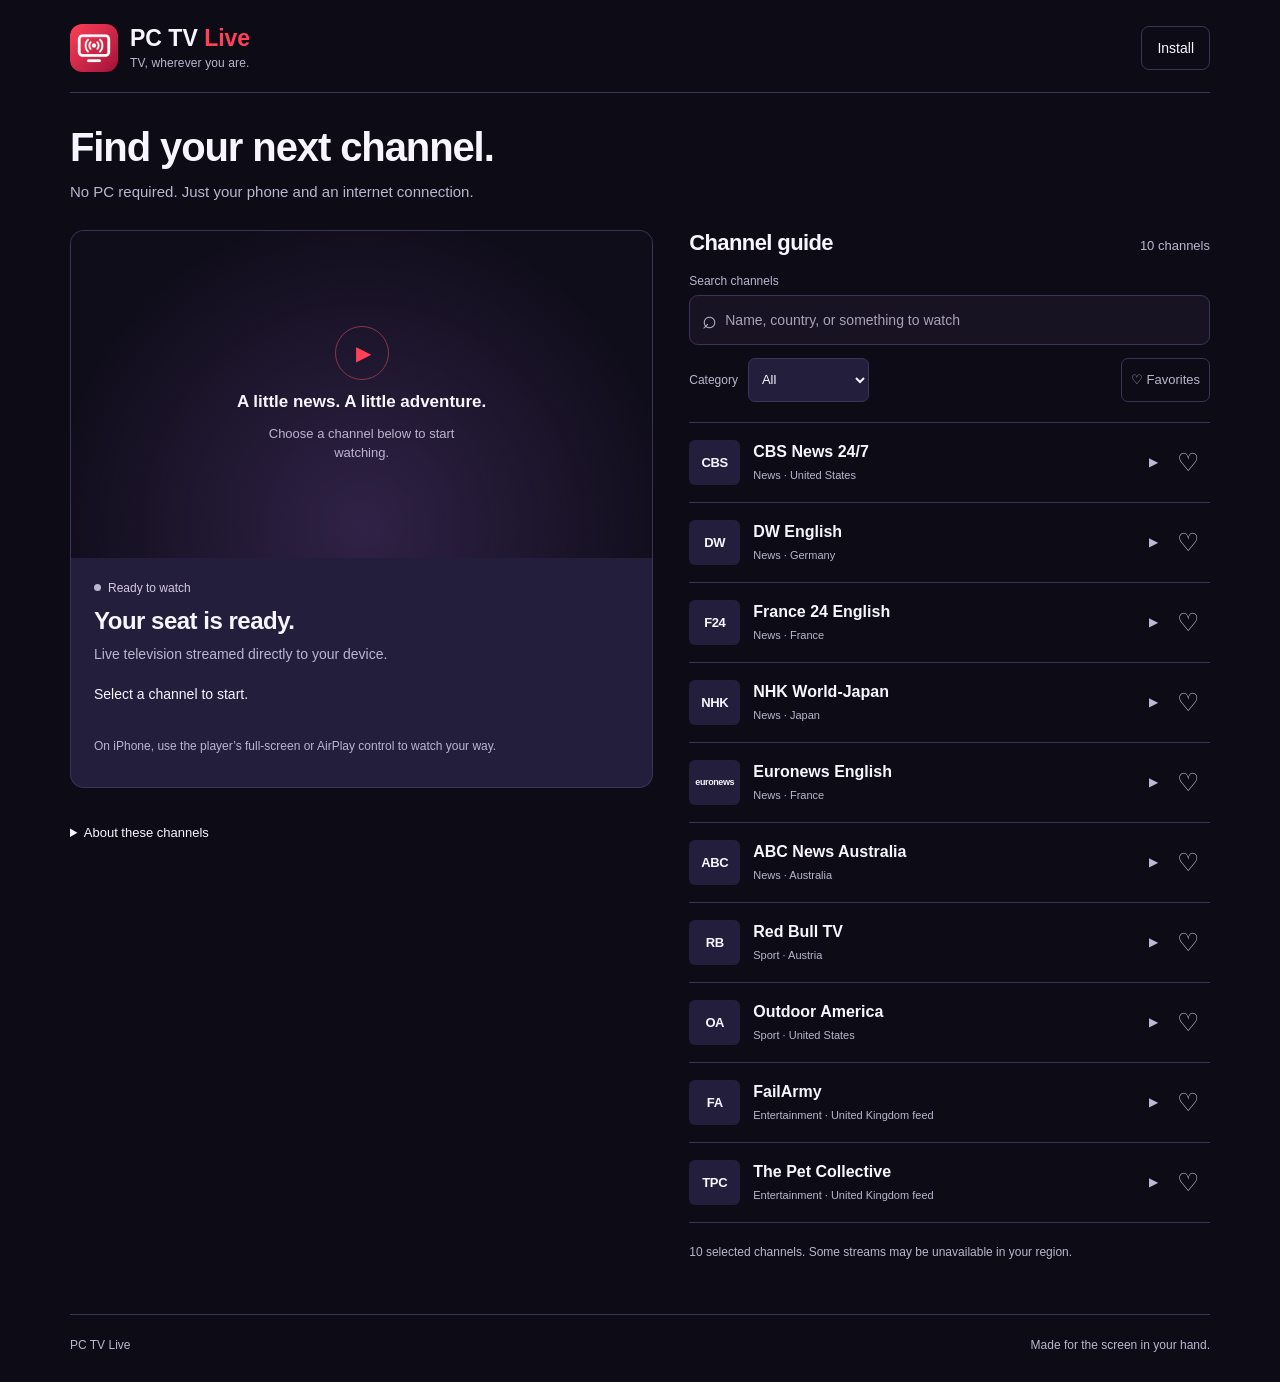
==== live/index.html @ 73b82f4e "Add standalone Live and Remote Android betas and Live web app" ====
<!doctype html>
<html lang="en">
<head>
  <meta charset="utf-8">
  <meta name="viewport" content="width=device-width, initial-scale=1, viewport-fit=cover">
  <meta name="theme-color" content="#0d0b16">
  <meta name="description" content="Watch a selection of public live TV channels on your phone. No PC required.">
  <meta name="apple-mobile-web-app-capable" content="yes">
  <meta name="apple-mobile-web-app-status-bar-style" content="black-translucent">
  <meta name="apple-mobile-web-app-title" content="PC TV Live">
  <meta name="referrer" content="no-referrer">
  <title>PC TV Live — watch on your phone</title>
  <link rel="icon" href="./icon-144.png" type="image/png">
  <link rel="apple-touch-icon" href="./icon-192.png">
  <link rel="manifest" href="./manifest.webmanifest">
  <link rel="stylesheet" href="./styles.css">
  <script src="./vendor/hls-1.7.3.min.js" defer></script>
  <script type="module" src="./app.mjs"></script>
</head>
<body>
  <a class="skip" href="#channels">Skip to channels</a>
  <header class="masthead">
    <a class="brand" href="./" aria-label="PC TV Live home"><img src="./icon-144.png" alt="" width="48" height="48"><span>PC TV <strong>Live</strong><small>TV, wherever you are.</small></span></a>
    <button id="install" class="quiet" type="button">Install</button>
  </header>
  <main>
    <div class="intro"><h1>Find your next channel.</h1><p>No PC required. Just your phone and an internet connection.</p></div>
    <div class="layout">
      <section class="watch" aria-labelledby="now-title">
        <div class="screen" id="screen">
          <video id="video" controls playsinline preload="none" x-webkit-airplay="allow" aria-label="Live TV player"></video>
          <div id="welcome" class="welcome"><span class="play-mark" aria-hidden="true">▶</span><strong>A little news. A little adventure.</strong><span>Choose a channel below to start watching.</span></div>
        </div>
        <div class="now"><div class="signal"><span id="state-dot" class="dot"></span><span id="state-label">Ready to watch</span></div><h2 id="now-title">Your seat is ready.</h2><p id="now-description">Live television streamed directly to your device.</p>
          <p id="status" role="status" aria-live="polite">Select a channel to start.</p>
          <div class="player-actions"><button id="retry" class="primary" type="button" hidden>Try again</button><button id="stop" class="quiet" type="button" hidden>Stop</button><button id="airplay" class="quiet" type="button" hidden>AirPlay</button><a id="source-link" class="quiet link" target="_blank" rel="noopener noreferrer" hidden>Broadcaster website</a></div>
          <p class="player-tip" id="player-tip">On iPhone, use the player’s full-screen or AirPlay control to watch your way.</p>
        </div>
        <details class="about"><summary>About these channels</summary><p>This is a small, curated selection of public streams, separate from the desktop app. No sign-in, PC, or home server is required.</p><p>Streams come from broadcasters and their distribution platforms. Availability varies by country, connection and device. Channels may include ads or stop broadcasting. This app cannot unlock restricted channels.</p><p>Search and favorites work offline after installation; live video always needs internet. There is no recording, desktop library, program schedule, Roku remote, or Chromecast sender here.</p><p>Channel metadata: <a href="https://iptv-org.github.io/" target="_blank" rel="noopener noreferrer">iptv-org</a>. Playback: <a href="https://github.com/video-dev/hls.js" target="_blank" rel="noopener noreferrer">hls.js</a> (<a href="./vendor/hls-LICENSE.txt">Apache 2.0</a>). Stream rights remain with their owners.</p></details>
      </section>
      <section class="guide" id="channels" aria-labelledby="guide-title">
        <div class="guide-heading"><h2 id="guide-title">Channel guide</h2><span id="count"></span></div>
        <label class="search-label" for="search">Search channels</label><div class="search"><span aria-hidden="true">⌕</span><input type="search" id="search" placeholder="Name, country, or something to watch" autocomplete="off"><button id="clear" type="button" aria-label="Clear search" hidden>×</button></div>
        <div class="filters" aria-label="Filter channels"><label for="category">Category</label><select id="category"><option>All</option><option>News</option><option>Sport</option><option>Entertainment</option></select><button id="favorites" type="button" aria-pressed="false">♡ Favorites</button></div>
        <p id="storage-status" class="notice" role="status" hidden></p>
        <div id="channel-list" class="channel-list"></div>
        <div id="empty" class="empty" hidden><h3>No channels match.</h3><p id="empty-message">Try a different search or category.</p><button id="reset" class="quiet" type="button">Show all channels</button></div>
        <p class="catalog-note">10 selected channels. Some streams may be unavailable in your region.</p>
      </section>
    </div>
  </main>
  <footer>PC TV Live <span>Made for the screen in your hand.</span></footer>
  <dialog id="install-dialog" aria-labelledby="install-title"><form method="dialog"><button class="dialog-close" aria-label="Close install instructions">×</button></form><img src="./icon-144.png" width="64" height="64" alt=""><h2 id="install-title">Keep Live on your home screen.</h2><p>On iPhone, open this page in <strong>Safari</strong>, tap <strong>Share</strong>, then <strong>Add to Home Screen</strong> and <strong>Add</strong>. You may need to scroll down the Share menu.</p><p>On Android, use your browser’s <strong>Install app</strong> or <strong>Add to Home screen</strong> menu. Installation needs this site to be served over HTTPS.</p><p class="muted">No PC needed to watch. Video still requires internet.</p></dialog>
  <noscript><p class="notice">Enable JavaScript to browse channels and play live TV.</p></noscript>
</body>
</html>
---- live/styles.css ----
:root{color-scheme:dark;--base:#0d0b16;--panel:#241e3d;--accent:#ff4057;--ink:#f8f5ff;--muted:#bcb5ce;--line:#3c3356;font-family:"Trebuchet MS","Avenir Next",Avenir,Arial,sans-serif;color:var(--ink);background:var(--base);font-synthesis:none}
*{box-sizing:border-box}body{margin:0;padding:env(safe-area-inset-top) max(20px,env(safe-area-inset-right)) env(safe-area-inset-bottom) max(20px,env(safe-area-inset-left))}button,input,select{font:inherit}button,a,input,select,summary{-webkit-tap-highlight-color:transparent}button,a{touch-action:manipulation}button{cursor:pointer}a{color:inherit}button:focus-visible,a:focus-visible,input:focus-visible,select:focus-visible,summary:focus-visible{outline:3px solid #f9b0bb;outline-offset:4px}button{min-height:44px}button:disabled{opacity:.5;cursor:default}[hidden]{display:none!important}.skip{position:absolute;top:-100px;left:20px;z-index:10;padding:12px;background:var(--ink);color:var(--base)}.skip:focus{top:8px}.masthead,main,footer{max-width:1140px;margin-inline:auto}.masthead{display:flex;align-items:center;justify-content:space-between;gap:16px;padding:24px 0 20px;border-bottom:1px solid var(--line)}.brand{display:flex;align-items:center;gap:12px;text-decoration:none;font-size:23px;line-height:1.15;font-weight:700}.brand img{border-radius:12px}.brand strong{color:var(--accent)}.brand small{display:block;font-size:12px;font-weight:400;letter-spacing:.01em;margin-top:6px;color:var(--muted)}.quiet{border:1px solid var(--line);background:transparent;color:var(--ink);padding:10px 15px;border-radius:8px;font-size:14px}.quiet:hover{background:#332b49}.intro{padding:32px 0 26px}.intro h1{font-size:clamp(27px,4vw,40px);letter-spacing:-1.1px;margin:0 0 10px;line-height:1.12}.intro p{font-size:15px;color:var(--muted);margin:0;line-height:1.6;max-width:60ch}.layout{display:grid;grid-template-columns:minmax(0,1.12fr) minmax(0,1fr);gap:36px;align-items:start}.watch,.guide{min-width:0}.screen{position:relative;background:#050408;aspect-ratio:16/9;border-radius:14px 14px 0 0;overflow:hidden;border:1px solid var(--line);border-bottom:0}video{display:block;width:100%;height:100%;background:#050408;object-fit:contain}.welcome{position:absolute;inset:0;display:flex;flex-direction:column;align-items:center;justify-content:center;text-align:center;gap:12px;padding:20px;background:radial-gradient(ellipse at 50% 90%,#302247,transparent 75%),#100d1b;pointer-events:none}.welcome .play-mark{color:var(--accent);border:1px solid #8b354a;border-radius:50%;width:54px;height:54px;display:grid;place-items:center;font-size:20px;padding-left:4px}.welcome strong{font-size:17px}.welcome>span:last-child{font-size:13px;color:var(--muted);max-width:30ch;line-height:1.5}.now{background:var(--panel);padding:23px;border-radius:0 0 14px 14px;border:1px solid var(--line);border-top:0}.signal{display:flex;gap:7px;align-items:center;color:#d3cbe0;font-size:12px}.dot{height:7px;width:7px;border-radius:50%;background:#bcb5ce}.dot[data-state="playing"]{background:var(--accent);box-shadow:0 0 0 4px #ff40571c}.dot[data-state="error"],.dot[data-state="offline"]{background:#ffca75}.now h2{font-size:24px;letter-spacing:-.5px;margin:12px 0 8px}.now>p{color:var(--muted);font-size:14px;line-height:1.6;margin:8px 0}.now #status{color:var(--ink);padding-top:10px}.now .player-tip{font-size:12px;margin-top:17px}.player-actions{display:flex;flex-wrap:wrap;gap:8px;margin-top:14px}.link{display:inline-flex;align-items:center;text-decoration:none}.primary{background:var(--accent);color:#17070b;border:0;font-weight:700;padding:10px 16px;border-radius:8px}.about{font-size:13px;color:var(--muted);margin:22px 0;line-height:1.7}.about summary{color:var(--ink);cursor:pointer;min-height:44px;padding-block:12px}.about p{max-width:65ch}.guide-heading{display:flex;align-items:baseline;justify-content:space-between;gap:12px}.guide h2{font-size:22px;letter-spacing:-.6px;margin:0 0 18px}.guide-heading>span{color:var(--muted);font-size:13px;white-space:nowrap}.search-label{display:block;font-size:12px;color:var(--muted);margin-bottom:7px}.search{display:flex;align-items:center;background:#181322;border:1px solid var(--line);border-radius:9px;gap:8px;padding-left:12px}.search>span{color:var(--muted);font-size:25px}.search input{background:none;border:0;min-width:0;width:100%;height:48px;color:var(--ink);padding:0 8px 0 0;font-size:14px;outline-offset:0}.search input::placeholder{color:#aaa1bc}.search button{background:none;border:0;color:var(--muted);font-size:24px;width:44px;flex-shrink:0}.filters{display:flex;align-items:center;gap:10px;margin:13px 0 20px}.filters>label{font-size:12px;color:var(--muted)}.filters select{background:var(--panel);border:1px solid var(--line);border-radius:7px;color:var(--ink);padding:9px;min-height:44px;min-width:0;max-width:150px;font-size:13px}.filters button{margin-left:auto;white-space:nowrap;color:var(--muted);border:1px solid var(--line);border-radius:7px;background:transparent;padding:9px;font-size:13px}.filters button[aria-pressed="true"]{color:#ff9ca9;border-color:var(--accent);background:#ff40570d}.channel-list{border-top:1px solid var(--line)}.channel-row{display:flex;align-items:stretch;border-bottom:1px solid var(--line);min-width:0;position:relative}.channel-row.selected{background:#241c34;border-left:3px solid var(--accent)}.channel-play{display:flex;align-items:center;min-width:0;gap:13px;background:transparent;color:var(--ink);border:0;text-align:left;padding:17px 8px 17px 0;flex:1}.selected .channel-play{padding-left:8px}.channel-play:hover .channel-title{color:#ffb1bc}.channel-logo{width:51px;height:45px;flex-shrink:0;border-radius:6px;display:grid;place-items:center;background:var(--panel);font-weight:700;font-size:13px;letter-spacing:-.4px}.channel-logo.long{font-size:9px}.channel-copy{min-width:0;flex:1}.channel-title{display:block;font-size:16px;line-height:1.35;overflow-wrap:anywhere}.channel-meta{display:block;margin-top:5px;font-size:11px;color:var(--muted);line-height:1.4}.channel-arrow{font-size:12px;color:#c3b6d6}.favorite{flex-shrink:0;width:44px;align-self:center;background:none;border:0;font-size:25px;color:var(--muted)}.favorite[aria-pressed="true"]{color:var(--accent)}.empty{padding:28px 0;text-align:center;color:var(--muted);font-size:14px}.empty h3{color:var(--ink)}.catalog-note{font-size:12px;color:var(--muted);line-height:1.6;margin-top:20px}.notice{padding:12px;background:#392a20;color:#ffdcaa;border-radius:6px;font-size:13px;line-height:1.5}footer{border-top:1px solid var(--line);margin-top:40px;padding:23px 0 30px;color:var(--muted);font-size:12px;display:flex;justify-content:space-between;gap:15px}dialog{background:var(--panel);color:var(--ink);border:1px solid #675780;border-radius:16px;padding:28px;max-width:min(440px,calc(100% - 32px));max-height:85dvh;overflow:auto;line-height:1.65}dialog::backdrop{background:#05030bd9}dialog h2{font-size:25px;line-height:1.2;letter-spacing:-.5px}dialog p{font-size:14px}dialog img{border-radius:14px}.dialog-close{float:right;background:transparent;border:0;color:var(--ink);font-size:28px;min-width:44px}.muted{color:var(--muted)}
@media(max-width:760px){body{padding-inline:max(16px,env(safe-area-inset-left)) max(16px,env(safe-area-inset-right))}.masthead{padding:18px 0}.brand{font-size:21px}.intro{padding:25px 0 22px}.intro h1{font-size:29px;max-width:16ch}.intro p{font-size:14px;max-width:36ch}.layout{display:flex;flex-direction:column;gap:25px}.watch,.guide{width:100%}.now{padding:18px}.now h2{font-size:22px}.about{margin-bottom:0}.welcome{gap:8px}.welcome strong{font-size:14px}.welcome .play-mark{width:44px;height:44px;font-size:17px}.filters{gap:8px}.filters>label{position:absolute;width:1px;height:1px;overflow:hidden;clip-path:inset(50%)}.filters select{flex:1;max-width:none}.filters button{margin:0}.guide h2{font-size:23px}footer{font-size:11px}footer span{max-width:18ch;text-align:right}}
.watch.native .now{border-top:1px solid var(--line);border-radius:14px}
@media(prefers-reduced-motion:no-preference){button,a{transition:background-color .15s,color .15s}}
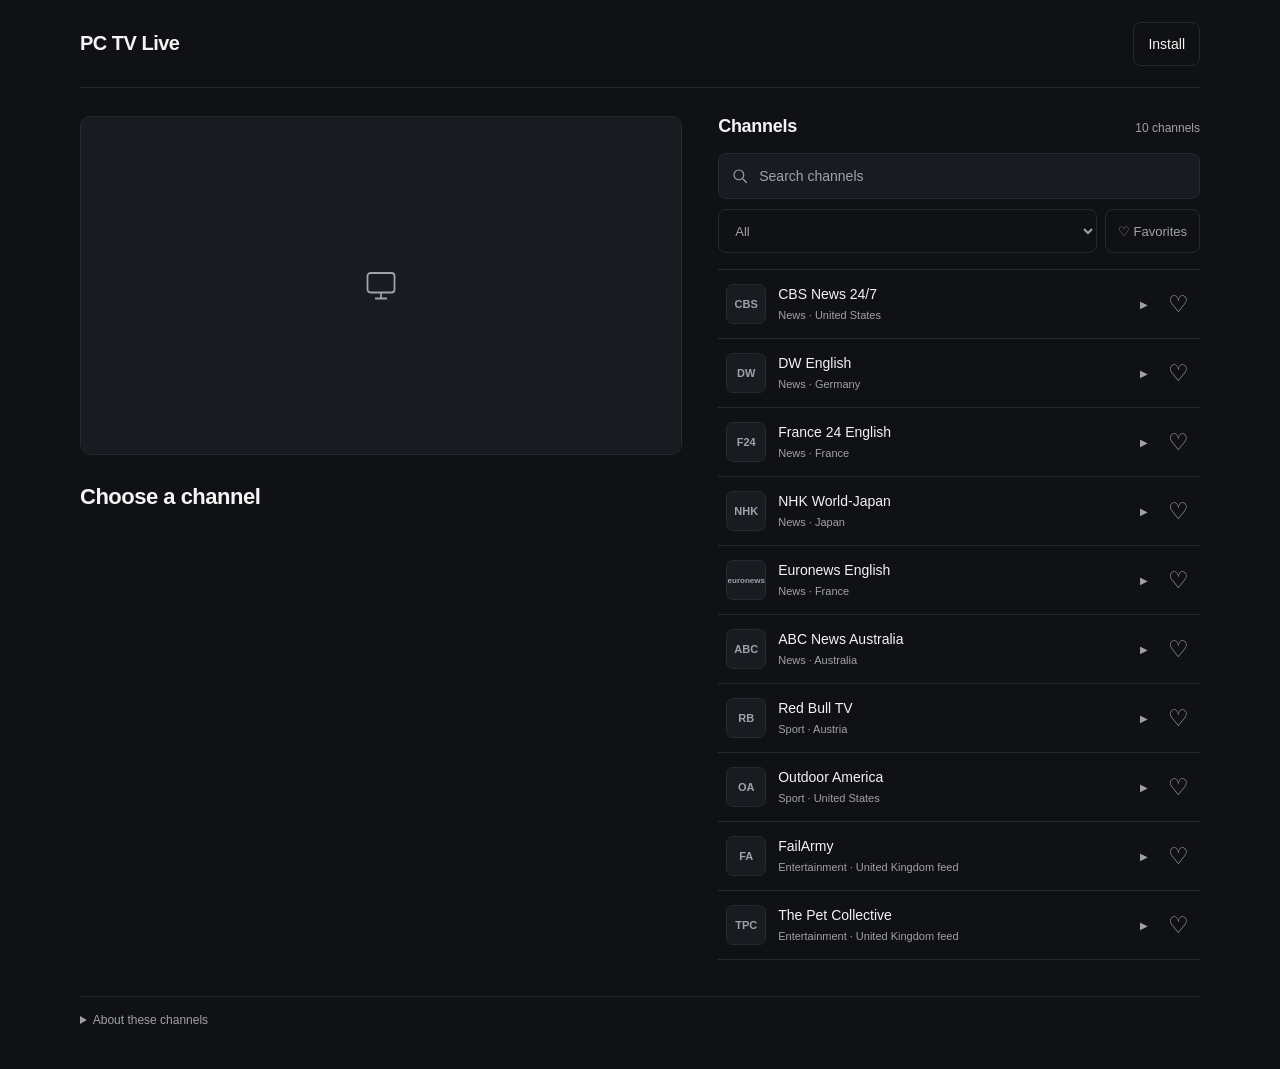
==== commit 003a36ce: "Simplify mobile apps and download navigation" ====
--- a/live/index.html
+++ b/live/index.html
@@ -3,13 +3,13 @@
 <head>
   <meta charset="utf-8">
   <meta name="viewport" content="width=device-width, initial-scale=1, viewport-fit=cover">
-  <meta name="theme-color" content="#0d0b16">
+  <meta name="theme-color" content="#101114">
   <meta name="description" content="Watch a selection of public live TV channels on your phone. No PC required.">
   <meta name="apple-mobile-web-app-capable" content="yes">
   <meta name="apple-mobile-web-app-status-bar-style" content="black-translucent">
   <meta name="apple-mobile-web-app-title" content="PC TV Live">
   <meta name="referrer" content="no-referrer">
-  <title>PC TV Live — watch on your phone</title>
+  <title>PC TV Live</title>
   <link rel="icon" href="./icon-144.png" type="image/png">
   <link rel="apple-touch-icon" href="./icon-192.png">
   <link rel="manifest" href="./manifest.webmanifest">
@@ -20,37 +20,34 @@
 <body>
   <a class="skip" href="#channels">Skip to channels</a>
   <header class="masthead">
-    <a class="brand" href="./" aria-label="PC TV Live home"><img src="./icon-144.png" alt="" width="48" height="48"><span>PC TV <strong>Live</strong><small>TV, wherever you are.</small></span></a>
+    <a class="brand" href="./" aria-label="PC TV Live home"><h1>PC TV Live</h1></a>
     <button id="install" class="quiet" type="button">Install</button>
   </header>
   <main>
-    <div class="intro"><h1>Find your next channel.</h1><p>No PC required. Just your phone and an internet connection.</p></div>
     <div class="layout">
       <section class="watch" aria-labelledby="now-title">
         <div class="screen" id="screen">
           <video id="video" controls playsinline preload="none" x-webkit-airplay="allow" aria-label="Live TV player"></video>
-          <div id="welcome" class="welcome"><span class="play-mark" aria-hidden="true">▶</span><strong>A little news. A little adventure.</strong><span>Choose a channel below to start watching.</span></div>
+          <div id="welcome" class="welcome" aria-hidden="true"><svg width="36" height="36" viewBox="0 0 24 24" fill="none" stroke="currentColor" stroke-width="1.2"><rect x="3" y="4" width="18" height="13" rx="2"/><path d="M8 21h8m-4-4v4"/></svg></div>
         </div>
-        <div class="now"><div class="signal"><span id="state-dot" class="dot"></span><span id="state-label">Ready to watch</span></div><h2 id="now-title">Your seat is ready.</h2><p id="now-description">Live television streamed directly to your device.</p>
-          <p id="status" role="status" aria-live="polite">Select a channel to start.</p>
+        <div class="now"><div class="signal" hidden><span id="state-dot" class="dot"></span><span id="state-label">Ready to watch</span></div><h2 id="now-title">Choose a channel</h2><p id="now-description"></p>
+          <p id="status" role="status" aria-live="polite"></p>
           <div class="player-actions"><button id="retry" class="primary" type="button" hidden>Try again</button><button id="stop" class="quiet" type="button" hidden>Stop</button><button id="airplay" class="quiet" type="button" hidden>AirPlay</button><a id="source-link" class="quiet link" target="_blank" rel="noopener noreferrer" hidden>Broadcaster website</a></div>
-          <p class="player-tip" id="player-tip">On iPhone, use the player’s full-screen or AirPlay control to watch your way.</p>
+          <p class="player-tip" id="player-tip"></p>
         </div>
-        <details class="about"><summary>About these channels</summary><p>This is a small, curated selection of public streams, separate from the desktop app. No sign-in, PC, or home server is required.</p><p>Streams come from broadcasters and their distribution platforms. Availability varies by country, connection and device. Channels may include ads or stop broadcasting. This app cannot unlock restricted channels.</p><p>Search and favorites work offline after installation; live video always needs internet. There is no recording, desktop library, program schedule, Roku remote, or Chromecast sender here.</p><p>Channel metadata: <a href="https://iptv-org.github.io/" target="_blank" rel="noopener noreferrer">iptv-org</a>. Playback: <a href="https://github.com/video-dev/hls.js" target="_blank" rel="noopener noreferrer">hls.js</a> (<a href="./vendor/hls-LICENSE.txt">Apache 2.0</a>). Stream rights remain with their owners.</p></details>
       </section>
       <section class="guide" id="channels" aria-labelledby="guide-title">
-        <div class="guide-heading"><h2 id="guide-title">Channel guide</h2><span id="count"></span></div>
-        <label class="search-label" for="search">Search channels</label><div class="search"><span aria-hidden="true">⌕</span><input type="search" id="search" placeholder="Name, country, or something to watch" autocomplete="off"><button id="clear" type="button" aria-label="Clear search" hidden>×</button></div>
+        <div class="guide-heading"><h2 id="guide-title">Channels</h2><span id="count"></span></div>
+        <label class="sr-only" for="search">Search channels</label><div class="search"><svg aria-hidden="true" width="18" height="18" viewBox="0 0 24 24" fill="none" stroke="currentColor" stroke-width="1.6"><circle cx="10.5" cy="10.5" r="6.5"/><path d="m16 16 5 5"/></svg><input type="search" id="search" placeholder="Search channels" autocomplete="off"><button id="clear" type="button" aria-label="Clear search" hidden>×</button></div>
         <div class="filters" aria-label="Filter channels"><label for="category">Category</label><select id="category"><option>All</option><option>News</option><option>Sport</option><option>Entertainment</option></select><button id="favorites" type="button" aria-pressed="false">♡ Favorites</button></div>
         <p id="storage-status" class="notice" role="status" hidden></p>
         <div id="channel-list" class="channel-list"></div>
         <div id="empty" class="empty" hidden><h3>No channels match.</h3><p id="empty-message">Try a different search or category.</p><button id="reset" class="quiet" type="button">Show all channels</button></div>
-        <p class="catalog-note">10 selected channels. Some streams may be unavailable in your region.</p>
       </section>
     </div>
   </main>
-  <footer>PC TV Live <span>Made for the screen in your hand.</span></footer>
-  <dialog id="install-dialog" aria-labelledby="install-title"><form method="dialog"><button class="dialog-close" aria-label="Close install instructions">×</button></form><img src="./icon-144.png" width="64" height="64" alt=""><h2 id="install-title">Keep Live on your home screen.</h2><p>On iPhone, open this page in <strong>Safari</strong>, tap <strong>Share</strong>, then <strong>Add to Home Screen</strong> and <strong>Add</strong>. You may need to scroll down the Share menu.</p><p>On Android, use your browser’s <strong>Install app</strong> or <strong>Add to Home screen</strong> menu. Installation needs this site to be served over HTTPS.</p><p class="muted">No PC needed to watch. Video still requires internet.</p></dialog>
+  <footer><details class="about"><summary>About these channels</summary><p>Public streams from broadcasters and their distribution platforms. Availability varies by country, connection and device. Channels may include ads or stop broadcasting. This app cannot unlock restricted channels.</p><p>Search and favorites work offline after installation. Live video needs internet. The desktop library, recording and TV remote are available in separate apps.</p><p>Channel metadata: <a href="https://iptv-org.github.io/" target="_blank" rel="noopener noreferrer">iptv-org</a>. Playback: <a href="https://github.com/video-dev/hls.js" target="_blank" rel="noopener noreferrer">hls.js</a> (<a href="./vendor/hls-LICENSE.txt">Apache 2.0</a>). Stream rights remain with their owners.</p></details></footer>
+  <dialog id="install-dialog" aria-labelledby="install-title"><form method="dialog"><button class="dialog-close" aria-label="Close install instructions">×</button></form><h2 id="install-title">Install PC TV Live</h2><p><strong>iPhone:</strong> open in Safari, tap Share, then Add to Home Screen.</p><p><strong>Android:</strong> choose Install app or Add to Home screen from your browser’s menu.</p><p class="muted">Installation requires HTTPS. Live video needs internet.</p></dialog>
   <noscript><p class="notice">Enable JavaScript to browse channels and play live TV.</p></noscript>
 </body>
 </html>
--- a/live/styles.css
+++ b/live/styles.css
@@ -1,5 +1,106 @@
-:root{color-scheme:dark;--base:#0d0b16;--panel:#241e3d;--accent:#ff4057;--ink:#f8f5ff;--muted:#bcb5ce;--line:#3c3356;font-family:"Trebuchet MS","Avenir Next",Avenir,Arial,sans-serif;color:var(--ink);background:var(--base);font-synthesis:none}
-*{box-sizing:border-box}body{margin:0;padding:env(safe-area-inset-top) max(20px,env(safe-area-inset-right)) env(safe-area-inset-bottom) max(20px,env(safe-area-inset-left))}button,input,select{font:inherit}button,a,input,select,summary{-webkit-tap-highlight-color:transparent}button,a{touch-action:manipulation}button{cursor:pointer}a{color:inherit}button:focus-visible,a:focus-visible,input:focus-visible,select:focus-visible,summary:focus-visible{outline:3px solid #f9b0bb;outline-offset:4px}button{min-height:44px}button:disabled{opacity:.5;cursor:default}[hidden]{display:none!important}.skip{position:absolute;top:-100px;left:20px;z-index:10;padding:12px;background:var(--ink);color:var(--base)}.skip:focus{top:8px}.masthead,main,footer{max-width:1140px;margin-inline:auto}.masthead{display:flex;align-items:center;justify-content:space-between;gap:16px;padding:24px 0 20px;border-bottom:1px solid var(--line)}.brand{display:flex;align-items:center;gap:12px;text-decoration:none;font-size:23px;line-height:1.15;font-weight:700}.brand img{border-radius:12px}.brand strong{color:var(--accent)}.brand small{display:block;font-size:12px;font-weight:400;letter-spacing:.01em;margin-top:6px;color:var(--muted)}.quiet{border:1px solid var(--line);background:transparent;color:var(--ink);padding:10px 15px;border-radius:8px;font-size:14px}.quiet:hover{background:#332b49}.intro{padding:32px 0 26px}.intro h1{font-size:clamp(27px,4vw,40px);letter-spacing:-1.1px;margin:0 0 10px;line-height:1.12}.intro p{font-size:15px;color:var(--muted);margin:0;line-height:1.6;max-width:60ch}.layout{display:grid;grid-template-columns:minmax(0,1.12fr) minmax(0,1fr);gap:36px;align-items:start}.watch,.guide{min-width:0}.screen{position:relative;background:#050408;aspect-ratio:16/9;border-radius:14px 14px 0 0;overflow:hidden;border:1px solid var(--line);border-bottom:0}video{display:block;width:100%;height:100%;background:#050408;object-fit:contain}.welcome{position:absolute;inset:0;display:flex;flex-direction:column;align-items:center;justify-content:center;text-align:center;gap:12px;padding:20px;background:radial-gradient(ellipse at 50% 90%,#302247,transparent 75%),#100d1b;pointer-events:none}.welcome .play-mark{color:var(--accent);border:1px solid #8b354a;border-radius:50%;width:54px;height:54px;display:grid;place-items:center;font-size:20px;padding-left:4px}.welcome strong{font-size:17px}.welcome>span:last-child{font-size:13px;color:var(--muted);max-width:30ch;line-height:1.5}.now{background:var(--panel);padding:23px;border-radius:0 0 14px 14px;border:1px solid var(--line);border-top:0}.signal{display:flex;gap:7px;align-items:center;color:#d3cbe0;font-size:12px}.dot{height:7px;width:7px;border-radius:50%;background:#bcb5ce}.dot[data-state="playing"]{background:var(--accent);box-shadow:0 0 0 4px #ff40571c}.dot[data-state="error"],.dot[data-state="offline"]{background:#ffca75}.now h2{font-size:24px;letter-spacing:-.5px;margin:12px 0 8px}.now>p{color:var(--muted);font-size:14px;line-height:1.6;margin:8px 0}.now #status{color:var(--ink);padding-top:10px}.now .player-tip{font-size:12px;margin-top:17px}.player-actions{display:flex;flex-wrap:wrap;gap:8px;margin-top:14px}.link{display:inline-flex;align-items:center;text-decoration:none}.primary{background:var(--accent);color:#17070b;border:0;font-weight:700;padding:10px 16px;border-radius:8px}.about{font-size:13px;color:var(--muted);margin:22px 0;line-height:1.7}.about summary{color:var(--ink);cursor:pointer;min-height:44px;padding-block:12px}.about p{max-width:65ch}.guide-heading{display:flex;align-items:baseline;justify-content:space-between;gap:12px}.guide h2{font-size:22px;letter-spacing:-.6px;margin:0 0 18px}.guide-heading>span{color:var(--muted);font-size:13px;white-space:nowrap}.search-label{display:block;font-size:12px;color:var(--muted);margin-bottom:7px}.search{display:flex;align-items:center;background:#181322;border:1px solid var(--line);border-radius:9px;gap:8px;padding-left:12px}.search>span{color:var(--muted);font-size:25px}.search input{background:none;border:0;min-width:0;width:100%;height:48px;color:var(--ink);padding:0 8px 0 0;font-size:14px;outline-offset:0}.search input::placeholder{color:#aaa1bc}.search button{background:none;border:0;color:var(--muted);font-size:24px;width:44px;flex-shrink:0}.filters{display:flex;align-items:center;gap:10px;margin:13px 0 20px}.filters>label{font-size:12px;color:var(--muted)}.filters select{background:var(--panel);border:1px solid var(--line);border-radius:7px;color:var(--ink);padding:9px;min-height:44px;min-width:0;max-width:150px;font-size:13px}.filters button{margin-left:auto;white-space:nowrap;color:var(--muted);border:1px solid var(--line);border-radius:7px;background:transparent;padding:9px;font-size:13px}.filters button[aria-pressed="true"]{color:#ff9ca9;border-color:var(--accent);background:#ff40570d}.channel-list{border-top:1px solid var(--line)}.channel-row{display:flex;align-items:stretch;border-bottom:1px solid var(--line);min-width:0;position:relative}.channel-row.selected{background:#241c34;border-left:3px solid var(--accent)}.channel-play{display:flex;align-items:center;min-width:0;gap:13px;background:transparent;color:var(--ink);border:0;text-align:left;padding:17px 8px 17px 0;flex:1}.selected .channel-play{padding-left:8px}.channel-play:hover .channel-title{color:#ffb1bc}.channel-logo{width:51px;height:45px;flex-shrink:0;border-radius:6px;display:grid;place-items:center;background:var(--panel);font-weight:700;font-size:13px;letter-spacing:-.4px}.channel-logo.long{font-size:9px}.channel-copy{min-width:0;flex:1}.channel-title{display:block;font-size:16px;line-height:1.35;overflow-wrap:anywhere}.channel-meta{display:block;margin-top:5px;font-size:11px;color:var(--muted);line-height:1.4}.channel-arrow{font-size:12px;color:#c3b6d6}.favorite{flex-shrink:0;width:44px;align-self:center;background:none;border:0;font-size:25px;color:var(--muted)}.favorite[aria-pressed="true"]{color:var(--accent)}.empty{padding:28px 0;text-align:center;color:var(--muted);font-size:14px}.empty h3{color:var(--ink)}.catalog-note{font-size:12px;color:var(--muted);line-height:1.6;margin-top:20px}.notice{padding:12px;background:#392a20;color:#ffdcaa;border-radius:6px;font-size:13px;line-height:1.5}footer{border-top:1px solid var(--line);margin-top:40px;padding:23px 0 30px;color:var(--muted);font-size:12px;display:flex;justify-content:space-between;gap:15px}dialog{background:var(--panel);color:var(--ink);border:1px solid #675780;border-radius:16px;padding:28px;max-width:min(440px,calc(100% - 32px));max-height:85dvh;overflow:auto;line-height:1.65}dialog::backdrop{background:#05030bd9}dialog h2{font-size:25px;line-height:1.2;letter-spacing:-.5px}dialog p{font-size:14px}dialog img{border-radius:14px}.dialog-close{float:right;background:transparent;border:0;color:var(--ink);font-size:28px;min-width:44px}.muted{color:var(--muted)}
-@media(max-width:760px){body{padding-inline:max(16px,env(safe-area-inset-left)) max(16px,env(safe-area-inset-right))}.masthead{padding:18px 0}.brand{font-size:21px}.intro{padding:25px 0 22px}.intro h1{font-size:29px;max-width:16ch}.intro p{font-size:14px;max-width:36ch}.layout{display:flex;flex-direction:column;gap:25px}.watch,.guide{width:100%}.now{padding:18px}.now h2{font-size:22px}.about{margin-bottom:0}.welcome{gap:8px}.welcome strong{font-size:14px}.welcome .play-mark{width:44px;height:44px;font-size:17px}.filters{gap:8px}.filters>label{position:absolute;width:1px;height:1px;overflow:hidden;clip-path:inset(50%)}.filters select{flex:1;max-width:none}.filters button{margin:0}.guide h2{font-size:23px}footer{font-size:11px}footer span{max-width:18ch;text-align:right}}
-.watch.native .now{border-top:1px solid var(--line);border-radius:14px}
-@media(prefers-reduced-motion:no-preference){button,a{transition:background-color .15s,color .15s}}
+:root {
+  color-scheme: dark;
+  --base: #101114;
+  --panel: #191b20;
+  --line: #262931;
+  --ink: #f4f4f5;
+  --muted: #a1a1aa;
+  --accent: #6d9fff;
+  font-family: -apple-system, BlinkMacSystemFont, "Segoe UI", sans-serif;
+  color: var(--ink);
+  background: var(--base);
+  font-synthesis: none;
+}
+* { box-sizing: border-box; }
+body { margin: 0; padding: env(safe-area-inset-top) max(24px, env(safe-area-inset-right)) env(safe-area-inset-bottom) max(24px, env(safe-area-inset-left)); }
+button, input, select { font: inherit; }
+button, a, input, select, summary { -webkit-tap-highlight-color: transparent; }
+button, a { touch-action: manipulation; }
+button { cursor: pointer; min-height: 44px; }
+button:disabled { opacity: .5; cursor: default; }
+a { color: inherit; text-underline-offset: 3px; }
+:is(button, a, input, select, summary):focus-visible { outline: 2px solid var(--accent); outline-offset: 3px; }
+[hidden] { display: none !important; }
+.sr-only, .filters > label { position: absolute; width: 1px; height: 1px; padding: 0; overflow: hidden; clip-path: inset(50%); white-space: nowrap; }
+.skip { position: absolute; top: -100px; left: 16px; z-index: 10; padding: 12px; background: var(--ink); color: var(--base); }
+.skip:focus { top: 8px; }
+.masthead, main, footer { max-width: 1120px; margin-inline: auto; }
+.masthead { display: flex; align-items: center; justify-content: space-between; gap: 16px; min-height: 88px; border-bottom: 1px solid var(--line); }
+.brand { text-decoration: none; }
+.brand h1 { font-size: 20px; font-weight: 600; letter-spacing: -.5px; margin: 0; }
+.quiet, .primary { padding: 10px 14px; border: 1px solid var(--line); border-radius: 8px; font-size: 14px; }
+.quiet { background: transparent; color: var(--ink); }
+.quiet:hover { background: var(--panel); }
+.primary { background: var(--accent); color: var(--base); border-color: transparent; font-weight: 600; }
+.layout { display: grid; grid-template-columns: minmax(0, 1.25fr) minmax(0, 1fr); gap: 36px; align-items: start; padding-top: 28px; }
+.watch, .guide { min-width: 0; }
+.screen { position: relative; aspect-ratio: 16/9; overflow: hidden; background: #08090b; border: 1px solid var(--line); border-radius: 10px; }
+video { display: block; width: 100%; height: 100%; object-fit: contain; }
+.welcome { position: absolute; inset: 0; display: grid; place-items: center; background: var(--panel); color: var(--muted); pointer-events: none; }
+.now { padding: 20px 0 0; }
+.signal { display: flex; align-items: center; gap: 7px; font-size: 12px; color: var(--muted); }
+.dot { width: 6px; height: 6px; border-radius: 50%; background: var(--muted); }
+.dot[data-state="playing"] { background: var(--accent); }
+.dot[data-state="error"], .dot[data-state="offline"] { background: #e9b369; }
+.now h2 { margin: 8px 0 0; font-size: 22px; line-height: 1.3; font-weight: 600; letter-spacing: -.5px; }
+.now > p { margin: 8px 0 0; font-size: 14px; line-height: 1.55; color: var(--muted); }
+.now > p:empty { display: none; }
+.now #status { color: var(--ink); }
+.now .player-tip { font-size: 12px; }
+.player-actions { display: flex; flex-wrap: wrap; gap: 8px; }
+.player-actions:has(> :not([hidden])) { margin-top: 16px; }
+.link { display: inline-flex; align-items: center; text-decoration: none; }
+.guide-heading { display: flex; align-items: baseline; justify-content: space-between; gap: 12px; margin-bottom: 16px; }
+.guide h2 { font-size: 18px; font-weight: 600; letter-spacing: -.3px; margin: 0; }
+.guide-heading > span { color: var(--muted); font-size: 12px; white-space: nowrap; }
+.search { display: flex; align-items: center; gap: 10px; padding-left: 12px; background: var(--panel); border: 1px solid var(--line); border-radius: 8px; }
+.search > svg { color: var(--muted); flex-shrink: 0; }
+.search input { width: 100%; min-width: 0; height: 44px; padding: 0 8px 0 0; color: var(--ink); background: none; border: 0; font-size: 14px; outline-offset: 0; }
+.search input::placeholder { color: var(--muted); }
+.search button { flex-shrink: 0; width: 44px; padding: 0; color: var(--muted); font-size: 23px; background: none; border: 0; }
+.filters { display: flex; align-items: center; gap: 8px; margin: 10px 0 16px; }
+.filters select, .filters button { min-width: 0; min-height: 44px; padding: 9px 12px; border: 1px solid var(--line); border-radius: 8px; background: transparent; color: var(--muted); font-size: 13px; }
+.filters select { flex: 1; }
+.filters button { white-space: nowrap; }
+.filters button[aria-pressed="true"] { color: var(--accent); border-color: var(--accent); background: #6d9fff0c; }
+.channel-list { border-top: 1px solid var(--line); }
+.channel-row { display: flex; align-items: stretch; min-width: 0; border-bottom: 1px solid var(--line); }
+.channel-row.selected { background: var(--panel); box-shadow: inset 2px 0 var(--accent); }
+.channel-play { display: flex; align-items: center; flex: 1; min-width: 0; gap: 12px; padding: 14px 8px; background: none; color: var(--ink); border: 0; text-align: left; }
+.channel-play:hover { background: var(--panel); }
+.channel-logo { display: grid; place-items: center; flex-shrink: 0; width: 40px; height: 40px; background: var(--panel); border: 1px solid var(--line); border-radius: 7px; color: var(--muted); font-size: 11px; font-weight: 600; }
+.channel-logo.long { font-size: 8px; }
+.channel-copy { min-width: 0; flex: 1; }
+.channel-title { display: block; font-size: 14px; font-weight: 500; line-height: 1.4; overflow-wrap: anywhere; }
+.channel-meta { display: block; margin-top: 3px; font-size: 11px; line-height: 1.4; color: var(--muted); }
+.channel-arrow { color: var(--muted); font-size: 10px; }
+.selected .channel-arrow { color: var(--accent); }
+.favorite { flex-shrink: 0; align-self: center; width: 44px; padding: 0; border: 0; background: none; color: var(--muted); font-size: 23px; }
+.favorite[aria-pressed="true"] { color: var(--accent); }
+.empty { padding: 28px 0; text-align: center; color: var(--muted); font-size: 14px; }
+.empty h3 { color: var(--ink); font-size: 16px; font-weight: 500; }
+.notice { padding: 12px; border: 1px solid #584633; background: #27221c; color: #edc58f; border-radius: 8px; font-size: 13px; line-height: 1.5; }
+footer { margin-top: 36px; padding: 0 0 24px; border-top: 1px solid var(--line); }
+.about { color: var(--muted); font-size: 12px; line-height: 1.65; }
+.about summary { display: list-item; width: fit-content; min-height: 44px; padding: 14px 0; cursor: pointer; }
+.about p { max-width: 75ch; margin: 8px 0; }
+dialog { width: 420px; max-width: calc(100% - 32px); max-height: 85dvh; overflow: auto; padding: 24px; color: var(--ink); background: var(--panel); border: 1px solid var(--line); border-radius: 12px; }
+dialog::backdrop { background: #000a; }
+dialog h2 { margin: 8px 0 20px; font-size: 22px; font-weight: 600; letter-spacing: -.5px; }
+dialog p { font-size: 14px; line-height: 1.65; }
+.dialog-close { float: right; min-width: 44px; margin: -12px -12px 0 0; padding: 0; border: 0; background: none; color: var(--muted); font-size: 26px; }
+.muted { color: var(--muted); }
+.watch.native .now { padding-top: 0; }
+@media (max-width: 760px) {
+  body { padding-inline: max(16px, env(safe-area-inset-left)) max(16px, env(safe-area-inset-right)); }
+  .masthead { min-height: 72px; }
+  .layout { display: flex; flex-direction: column; gap: 28px; padding-top: 20px; }
+  .watch, .guide { width: 100%; }
+  .now { padding-top: 16px; }
+  .now h2 { font-size: 20px; }
+  .guide-heading { margin-bottom: 12px; }
+  footer { margin-top: 24px; }
+}
+@media (prefers-reduced-motion: no-preference) {
+  button, a { transition: background-color .15s, color .15s; }
+}
